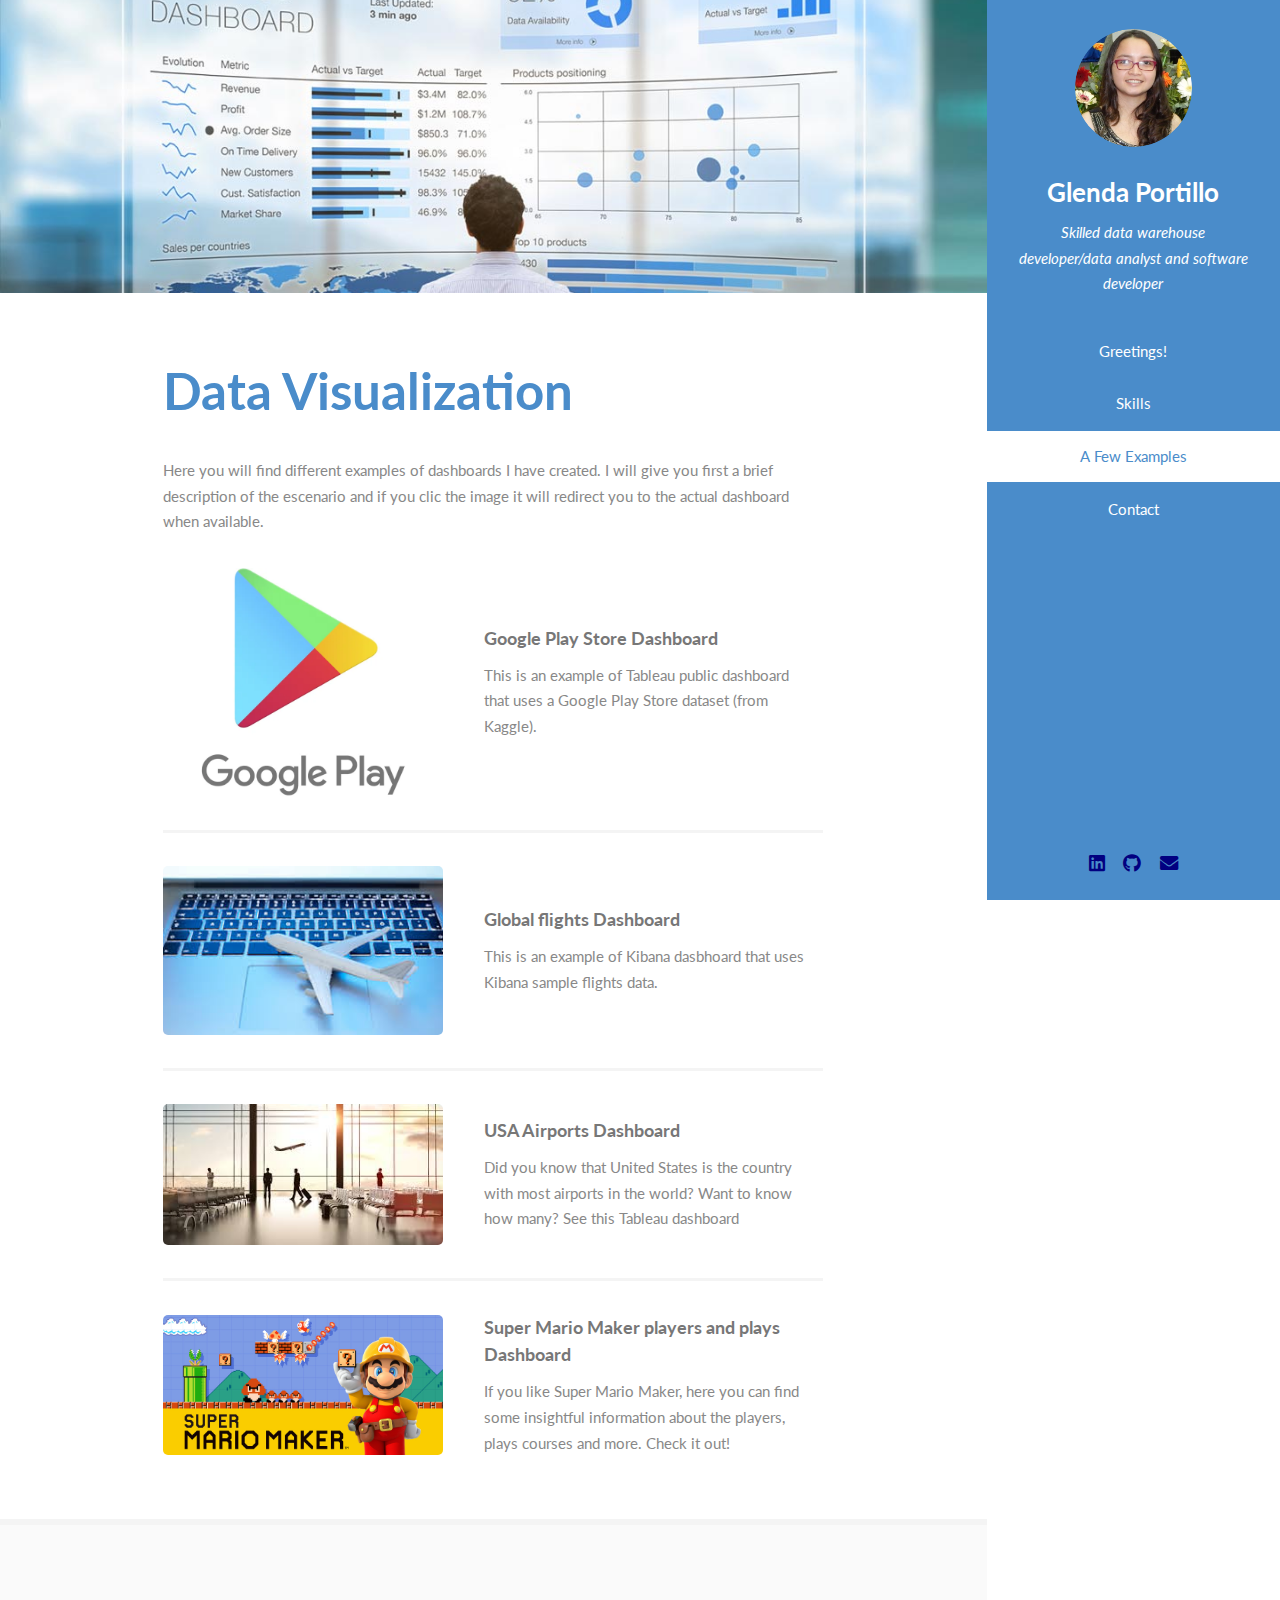
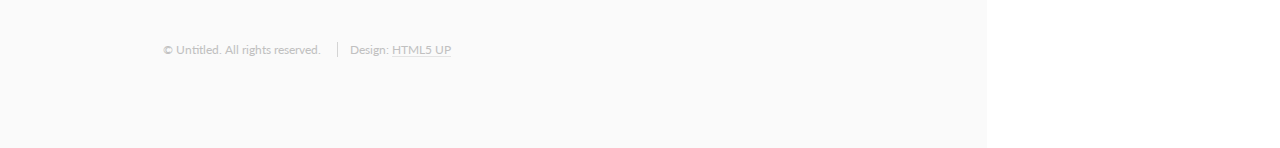
==== Dashboard.html @ 9a081590 "Add files via upload" ====
<!DOCTYPE HTML>
<!--
	Read Only by HTML5 UP
	html5up.net | @ajlkn
	Free for personal and commercial use under the CCA 3.0 license (html5up.net/license)
-->
<html>

<head>
	<title>Read Only by HTML5 UP</title>
	<meta charset="utf-8" />
	<meta name="viewport" content="width=device-width, initial-scale=1, user-scalable=no" />
	<link rel="stylesheet" href="assets/css/main.css" />
</head>

<body class="is-preload">

	<!-- Header -->
	<section id="header">
		<header>
			<span class="image avatar"><img src="images/My picture.jpg" alt="" /></span>
			<h1 id="logo"><a href="#">Glenda Portillo</a></h1>
			<p>Skilled data warehouse developer/data analyst and software developer<br />
			</p>
		</header>
		<nav id="nav">
			<ul>
				<li><a href="index.html#one">Greetings!</a></li>
				<li><a href="index.html#two">Skills</a></li>
				<li><a href="index.html#three" class="active">A Few Examples</a></li>
				<li><a href="index.html#four">Contact</a></li>
			</ul>
		</nav>
		<footer>
			<ul class="icons">
				<li><a href="https://www.linkedin.com/in/glenda-portillo-648b5087/"
						class="icon brands fa-linkedin"><span class="label">LinkedIn</span></a></li>
				<li><a href="https://github.com/glen-chan" class="icon brands fa-github"><span
							class="label">Github</span></a></li>
				<li><a href="glenda.portillo007@gmail.com" class="icon solid fa-envelope"><span
							class="label">Email</span></a></li>
			</ul>
		</footer>
	</section>

	<!-- Wrapper -->
	<div id="wrapper">

		<!-- Main -->
		<div id="main">

			<!-- One -->
			<section id="one">
				<div class="image main" data-position="center">
					<img src="images/dashboard.jpg" alt="" />
				</div>
				<div class="container">
					<header class="major">
						<h2>Data Visualization</h2>
					</header>
					<p>Here you will find different examples of dashboards I have created. I will give you first a brief description of the escenario and if you clic the image it will redirect you to the actual dashboard when available.
					</p>
					<div class="features">
						<article>
							<a href="https://public.tableau.com/views/Test_16474457450030/Dashboard1?:language=en-US&:display_count=n&:origin=viz_share_link" class="image"><img src="images/google play.webp" alt="" /></a>
							<div class="inner">
								<h4>Google Play Store Dashboard</h4>
								<p>This is an example of Tableau public dashboard that uses a Google Play Store dataset (from Kaggle). </p>
							</div>
						</article>						
						<article>
							<a href="Kibana.html" class="image"><img src="images/flightsData.jpg" alt="" /></a>
							<div class="inner">
								<h4>Global flights Dashboard</h4>
								<p>This is an example of Kibana dasbhoard that uses Kibana sample flights data.</p>
							</div>
						</article>
						<article>
							<a href="https://public.tableau.com/views/MapExample_16504926823810/Dashboard1?:language=en-US&:display_count=n&:origin=viz_share_link" class="image"><img src="images/airport.jpg" alt="" /></a>
							<div class="inner">
								<h4>USA Airports Dashboard</h4>
								<p>Did you know that United States is the country with most airports in the world? Want to know how many? See this Tableau dashboard</p>
							</div>
						</article>
						<article>
							<a href="https://app.powerbi.com/view?r=eyJrIjoiZWU2OWQ5ZGQtMmI5My00YTExLTkzODEtNjcyYWE0N2Y1ODE1IiwidCI6IjQ4MTQ1MmEyLWE3YjUtNDg3OC1iYzIxLTBkOGI5MThlNTUxYyJ9" class="image"><img src="images/SMM.jpg" alt="" /></a>
							<div class="inner">
								<h4>Super Mario Maker players and plays Dashboard</h4>
								<p>If you like Super Mario Maker, here you can find some insightful information about the players, plays courses and more. Check it out!  </p>
							</div>
						</article>		
					</div>

				</div>
			</section>

			<!-- Two -->

			

			<!--<iframe src="localhost:5601/app/dashboards#/view/d21e6f50-a6c9-11ec-b894-0f99733e4b63?embed=true&_g=(filters%3A!()%2CrefreshInterval%3A(pause%3A!t%2Cvalue%3A0)%2Ctime%3A(from%3Anow-1y%2Fd%2Cto%3Anow))&show-time-filter=true" height="600" width="800"></iframe>-->

			<!-- Footer -->
			<section id="footer">
				<div class="container">
					<ul class="copyright">
						<li>&copy; Untitled. All rights reserved.</li>
						<li>Design: <a href="http://html5up.net">HTML5 UP</a></li>
					</ul>
				</div>
			</section>

		</div>

		<!-- Scripts -->
		<script src="assets/js/jquery.min.js"></script>
		<script src="assets/js/jquery.scrollex.min.js"></script>
		<script src="assets/js/jquery.scrolly.min.js"></script>
		<script src="assets/js/browser.min.js"></script>
		<script src="assets/js/breakpoints.min.js"></script>
		<script src="assets/js/util.js"></script>
		<script src="assets/js/main.js"></script>

</body>

</html>
---- assets/css/main.css ----
@import url("fontawesome-all.min.css");
@import url("https://fonts.googleapis.com/css?family=Lato:400,400italic,700,700italic|Source+Code+Pro:400");

/*
	Read Only by HTML5 UP
	html5up.net | @ajlkn
	Free for personal and commercial use under the CCA 3.0 license (html5up.net/license)
*/

html, body, div, span, applet, object,
iframe, h1, h2, h3, h4, h5, h6, p, blockquote,
pre, a, abbr, acronym, address, big, cite,
code, del, dfn, em, img, ins, kbd, q, s, samp,
small, strike, strong, sub, sup, tt, var, b,
u, i, center, dl, dt, dd, ol, ul, li, fieldset,
form, label, legend, table, caption, tbody,
tfoot, thead, tr, th, td, article, aside,
canvas, details, embed, figure, figcaption,
footer, header, hgroup, menu, nav, output, ruby,
section, summary, time, mark, audio, video {
	margin: 0;
	padding: 0;
	border: 0;
	font-size: 100%;
	font: inherit;
	vertical-align: baseline;}

article, aside, details, figcaption, figure,
footer, header, hgroup, menu, nav, section {
	display: block;}

body {
	line-height: 1;
}

ol, ul {
	list-style: none;
}

blockquote, q {
	quotes: none;
}

	blockquote:before, blockquote:after, q:before, q:after {
		content: '';
		content: none;
	}

table {
	border-collapse: collapse;
	border-spacing: 0;
}

body {
	-webkit-text-size-adjust: none;
}

mark {
	background-color: transparent;
	color: inherit;
}

input::-moz-focus-inner {
	border: 0;
	padding: 0;
}

input, select, textarea {
	-moz-appearance: none;
	-webkit-appearance: none;
	-ms-appearance: none;
	appearance: none;
}

/* Basic */

	html {
		box-sizing: border-box;
	}

	*, *:before, *:after {
		box-sizing: inherit;
	}

	body {
		background: #fff;
	}

		body.is-preload *, body.is-preload *:before, body.is-preload *:after {
			-moz-animation: none !important;
			-webkit-animation: none !important;
			-ms-animation: none !important;
			animation: none !important;
			-moz-transition: none !important;
			-webkit-transition: none !important;
			-ms-transition: none !important;
			transition: none !important;
		}

	body, input, select, textarea {
		color: #888;
		font-family: "Lato", sans-serif;
		font-size: 16pt;
		font-weight: 400;
		line-height: 1.75em;
	}

	a {
		-moz-transition: color 0.2s ease-in-out, border-color 0.2s ease-in-out;
		-webkit-transition: color 0.2s ease-in-out, border-color 0.2s ease-in-out;
		-ms-transition: color 0.2s ease-in-out, border-color 0.2s ease-in-out;
		transition: color 0.2s ease-in-out, border-color 0.2s ease-in-out;
		border-bottom: solid 1px #e4e4e4;
		color: inherit;
		text-decoration: none;
	}

		a:hover {
			border-bottom-color: transparent;
			color: #4a8cca !important;
		}

	strong, b {
		color: #777;
		font-weight: 700;
	}

	em, i {
		font-style: italic;
	}

	p {
		margin: 0 0 2.25em 0;
	}

	h1, h2, h3, h4, h5, h6 {
		color: #777;
		font-weight: 700;
		line-height: 1em;
		margin: 0 0 0.5625em 0;
	}

		h1 a, h2 a, h3 a, h4 a, h5 a, h6 a {
			border: 0;
			color: inherit;
			text-decoration: none;
		}

	h2 {
		font-size: 2em;
		line-height: 1.5em;
	}

	h3 {
		font-size: 1.75em;
		line-height: 1.5em;
	}

	h4 {
		font-size: 1.25em;
		line-height: 1.5em;
	}

	h5 {
		font-size: 0.9em;
		line-height: 1.5em;
	}

	h6 {
		font-size: 0.7em;
		line-height: 1.5em;
	}

	sub {
		font-size: 0.8em;
		position: relative;
		top: 0.5em;
	}

	sup {
		font-size: 0.8em;
		position: relative;
		top: -0.5em;
	}

	hr {
		border: 0;
		border-bottom: solid 2px #f4f4f4;
		margin: 2.25em 0;
	}

		hr.major {
			margin: 3.375em 0;
		}

	blockquote {
		border-left: solid 8px #e4e4e4;
		font-style: italic;
		margin: 0 0 2.25em 0;
		padding: 0.5em 0 0.5em 2em;
	}

	code {
		background: #555;
		border-radius: 5px;
		color: #fff;
		font-family: "Source Code Pro", monospace;
		font-size: 0.9em;
		margin: 0 0.25em;
		padding: 0.25em 0.65em;
	}

	pre {
		font-family: "Source Code Pro", monospace;
		font-size: 0.9em;
		margin: 0 0 2.25em 0;
	}

		pre code {
			-webkit-overflow-scrolling: touch;
			display: block;
			line-height: 1.5em;
			overflow-x: auto;
			padding: 1em 1.5em;
		}

	.align-left {
		text-align: left;
	}

	.align-center {
		text-align: center;
	}

	.align-right {
		text-align: right;
	}

/* Row */

	.row {
		display: flex;
		flex-wrap: wrap;
		box-sizing: border-box;
		align-items: stretch;
	}

		.row > * {
			box-sizing: border-box;
		}

		.row.gtr-uniform > * > :last-child {
			margin-bottom: 0;
		}

		.row.aln-left {
			justify-content: flex-start;
		}

		.row.aln-center {
			justify-content: center;
		}

		.row.aln-right {
			justify-content: flex-end;
		}

		.row.aln-top {
			align-items: flex-start;
		}

		.row.aln-middle {
			align-items: center;
		}

		.row.aln-bottom {
			align-items: flex-end;
		}

		.row > .imp {
			order: -1;
		}

		.row > .col-1 {
			width: 8.33333%;
		}

		.row > .off-1 {
			margin-left: 8.33333%;
		}

		.row > .col-2 {
			width: 16.66667%;
		}

		.row > .off-2 {
			margin-left: 16.66667%;
		}

		.row > .col-3 {
			width: 25%;
		}

		.row > .off-3 {
			margin-left: 25%;
		}

		.row > .col-4 {
			width: 33.33333%;
		}

		.row > .off-4 {
			margin-left: 33.33333%;
		}

		.row > .col-5 {
			width: 41.66667%;
		}

		.row > .off-5 {
			margin-left: 41.66667%;
		}

		.row > .col-6 {
			width: 50%;
		}

		.row > .off-6 {
			margin-left: 50%;
		}

		.row > .col-7 {
			width: 58.33333%;
		}

		.row > .off-7 {
			margin-left: 58.33333%;
		}

		.row > .col-8 {
			width: 66.66667%;
		}

		.row > .off-8 {
			margin-left: 66.66667%;
		}

		.row > .col-9 {
			width: 75%;
		}

		.row > .off-9 {
			margin-left: 75%;
		}

		.row > .col-10 {
			width: 83.33333%;
		}

		.row > .off-10 {
			margin-left: 83.33333%;
		}

		.row > .col-11 {
			width: 91.66667%;
		}

		.row > .off-11 {
			margin-left: 91.66667%;
		}

		.row > .col-12 {
			width: 100%;
		}

		.row > .off-12 {
			margin-left: 100%;
		}

		.row.gtr-0 {
			margin-top: 0;
			margin-left: 0em;
		}

			.row.gtr-0 > * {
				padding: 0 0 0 0em;
			}

			.row.gtr-0.gtr-uniform {
				margin-top: 0em;
			}

				.row.gtr-0.gtr-uniform > * {
					padding-top: 0em;
				}

		.row.gtr-25 {
			margin-top: 0;
			margin-left: -0.5em;
		}

			.row.gtr-25 > * {
				padding: 0 0 0 0.5em;
			}

			.row.gtr-25.gtr-uniform {
				margin-top: -0.5em;
			}

				.row.gtr-25.gtr-uniform > * {
					padding-top: 0.5em;
				}

		.row.gtr-50 {
			margin-top: 0;
			margin-left: -1em;
		}

			.row.gtr-50 > * {
				padding: 0 0 0 1em;
			}

			.row.gtr-50.gtr-uniform {
				margin-top: -1em;
			}

				.row.gtr-50.gtr-uniform > * {
					padding-top: 1em;
				}

		.row {
			margin-top: 0;
			margin-left: -2em;
		}

			.row > * {
				padding: 0 0 0 2em;
			}

			.row.gtr-uniform {
				margin-top: -2em;
			}

				.row.gtr-uniform > * {
					padding-top: 2em;
				}

		.row.gtr-150 {
			margin-top: 0;
			margin-left: -3em;
		}

			.row.gtr-150 > * {
				padding: 0 0 0 3em;
			}

			.row.gtr-150.gtr-uniform {
				margin-top: -3em;
			}

				.row.gtr-150.gtr-uniform > * {
					padding-top: 3em;
				}

		.row.gtr-200 {
			margin-top: 0;
			margin-left: -4em;
		}

			.row.gtr-200 > * {
				padding: 0 0 0 4em;
			}

			.row.gtr-200.gtr-uniform {
				margin-top: -4em;
			}

				.row.gtr-200.gtr-uniform > * {
					padding-top: 4em;
				}

		@media screen and (max-width: 1680px) {

			.row {
				display: flex;
				flex-wrap: wrap;
				box-sizing: border-box;
				align-items: stretch;
			}

				.row > * {
					box-sizing: border-box;
				}

				.row.gtr-uniform > * > :last-child {
					margin-bottom: 0;
				}

				.row.aln-left {
					justify-content: flex-start;
				}

				.row.aln-center {
					justify-content: center;
				}

				.row.aln-right {
					justify-content: flex-end;
				}

				.row.aln-top {
					align-items: flex-start;
				}

				.row.aln-middle {
					align-items: center;
				}

				.row.aln-bottom {
					align-items: flex-end;
				}

				.row > .imp-xlarge {
					order: -1;
				}

				.row > .col-1-xlarge {
					width: 8.33333%;
				}

				.row > .off-1-xlarge {
					margin-left: 8.33333%;
				}

				.row > .col-2-xlarge {
					width: 16.66667%;
				}

				.row > .off-2-xlarge {
					margin-left: 16.66667%;
				}

				.row > .col-3-xlarge {
					width: 25%;
				}

				.row > .off-3-xlarge {
					margin-left: 25%;
				}

				.row > .col-4-xlarge {
					width: 33.33333%;
				}

				.row > .off-4-xlarge {
					margin-left: 33.33333%;
				}

				.row > .col-5-xlarge {
					width: 41.66667%;
				}

				.row > .off-5-xlarge {
					margin-left: 41.66667%;
				}

				.row > .col-6-xlarge {
					width: 50%;
				}

				.row > .off-6-xlarge {
					margin-left: 50%;
				}

				.row > .col-7-xlarge {
					width: 58.33333%;
				}

				.row > .off-7-xlarge {
					margin-left: 58.33333%;
				}

				.row > .col-8-xlarge {
					width: 66.66667%;
				}

				.row > .off-8-xlarge {
					margin-left: 66.66667%;
				}

				.row > .col-9-xlarge {
					width: 75%;
				}

				.row > .off-9-xlarge {
					margin-left: 75%;
				}

				.row > .col-10-xlarge {
					width: 83.33333%;
				}

				.row > .off-10-xlarge {
					margin-left: 83.33333%;
				}

				.row > .col-11-xlarge {
					width: 91.66667%;
				}

				.row > .off-11-xlarge {
					margin-left: 91.66667%;
				}

				.row > .col-12-xlarge {
					width: 100%;
				}

				.row > .off-12-xlarge {
					margin-left: 100%;
				}

				.row.gtr-0 {
					margin-top: 0;
					margin-left: 0em;
				}

					.row.gtr-0 > * {
						padding: 0 0 0 0em;
					}

					.row.gtr-0.gtr-uniform {
						margin-top: 0em;
					}

						.row.gtr-0.gtr-uniform > * {
							padding-top: 0em;
						}

				.row.gtr-25 {
					margin-top: 0;
					margin-left: -0.5em;
				}

					.row.gtr-25 > * {
						padding: 0 0 0 0.5em;
					}

					.row.gtr-25.gtr-uniform {
						margin-top: -0.5em;
					}

						.row.gtr-25.gtr-uniform > * {
							padding-top: 0.5em;
						}

				.row.gtr-50 {
					margin-top: 0;
					margin-left: -1em;
				}

					.row.gtr-50 > * {
						padding: 0 0 0 1em;
					}

					.row.gtr-50.gtr-uniform {
						margin-top: -1em;
					}

						.row.gtr-50.gtr-uniform > * {
							padding-top: 1em;
						}

				.row {
					margin-top: 0;
					margin-left: -2em;
				}

					.row > * {
						padding: 0 0 0 2em;
					}

					.row.gtr-uniform {
						margin-top: -2em;
					}

						.row.gtr-uniform > * {
							padding-top: 2em;
						}

				.row.gtr-150 {
					margin-top: 0;
					margin-left: -3em;
				}

					.row.gtr-150 > * {
						padding: 0 0 0 3em;
					}

					.row.gtr-150.gtr-uniform {
						margin-top: -3em;
					}

						.row.gtr-150.gtr-uniform > * {
							padding-top: 3em;
						}

				.row.gtr-200 {
					margin-top: 0;
					margin-left: -4em;
				}

					.row.gtr-200 > * {
						padding: 0 0 0 4em;
					}

					.row.gtr-200.gtr-uniform {
						margin-top: -4em;
					}

						.row.gtr-200.gtr-uniform > * {
							padding-top: 4em;
						}

		}

		@media screen and (max-width: 1280px) {

			.row {
				display: flex;
				flex-wrap: wrap;
				box-sizing: border-box;
				align-items: stretch;
			}

				.row > * {
					box-sizing: border-box;
				}

				.row.gtr-uniform > * > :last-child {
					margin-bottom: 0;
				}

				.row.aln-left {
					justify-content: flex-start;
				}

				.row.aln-center {
					justify-content: center;
				}

				.row.aln-right {
					justify-content: flex-end;
				}

				.row.aln-top {
					align-items: flex-start;
				}

				.row.aln-middle {
					align-items: center;
				}

				.row.aln-bottom {
					align-items: flex-end;
				}

				.row > .imp-large {
					order: -1;
				}

				.row > .col-1-large {
					width: 8.33333%;
				}

				.row > .off-1-large {
					margin-left: 8.33333%;
				}

				.row > .col-2-large {
					width: 16.66667%;
				}

				.row > .off-2-large {
					margin-left: 16.66667%;
				}

				.row > .col-3-large {
					width: 25%;
				}

				.row > .off-3-large {
					margin-left: 25%;
				}

				.row > .col-4-large {
					width: 33.33333%;
				}

				.row > .off-4-large {
					margin-left: 33.33333%;
				}

				.row > .col-5-large {
					width: 41.66667%;
				}

				.row > .off-5-large {
					margin-left: 41.66667%;
				}

				.row > .col-6-large {
					width: 50%;
				}

				.row > .off-6-large {
					margin-left: 50%;
				}

				.row > .col-7-large {
					width: 58.33333%;
				}

				.row > .off-7-large {
					margin-left: 58.33333%;
				}

				.row > .col-8-large {
					width: 66.66667%;
				}

				.row > .off-8-large {
					margin-left: 66.66667%;
				}

				.row > .col-9-large {
					width: 75%;
				}

				.row > .off-9-large {
					margin-left: 75%;
				}

				.row > .col-10-large {
					width: 83.33333%;
				}

				.row > .off-10-large {
					margin-left: 83.33333%;
				}

				.row > .col-11-large {
					width: 91.66667%;
				}

				.row > .off-11-large {
					margin-left: 91.66667%;
				}

				.row > .col-12-large {
					width: 100%;
				}

				.row > .off-12-large {
					margin-left: 100%;
				}

				.row.gtr-0 {
					margin-top: 0;
					margin-left: 0em;
				}

					.row.gtr-0 > * {
						padding: 0 0 0 0em;
					}

					.row.gtr-0.gtr-uniform {
						margin-top: 0em;
					}

						.row.gtr-0.gtr-uniform > * {
							padding-top: 0em;
						}

				.row.gtr-25 {
					margin-top: 0;
					margin-left: -0.375em;
				}

					.row.gtr-25 > * {
						padding: 0 0 0 0.375em;
					}

					.row.gtr-25.gtr-uniform {
						margin-top: -0.375em;
					}

						.row.gtr-25.gtr-uniform > * {
							padding-top: 0.375em;
						}

				.row.gtr-50 {
					margin-top: 0;
					margin-left: -0.75em;
				}

					.row.gtr-50 > * {
						padding: 0 0 0 0.75em;
					}

					.row.gtr-50.gtr-uniform {
						margin-top: -0.75em;
					}

						.row.gtr-50.gtr-uniform > * {
							padding-top: 0.75em;
						}

				.row {
					margin-top: 0;
					margin-left: -1.5em;
				}

					.row > * {
						padding: 0 0 0 1.5em;
					}

					.row.gtr-uniform {
						margin-top: -1.5em;
					}

						.row.gtr-uniform > * {
							padding-top: 1.5em;
						}

				.row.gtr-150 {
					margin-top: 0;
					margin-left: -2.25em;
				}

					.row.gtr-150 > * {
						padding: 0 0 0 2.25em;
					}

					.row.gtr-150.gtr-uniform {
						margin-top: -2.25em;
					}

						.row.gtr-150.gtr-uniform > * {
							padding-top: 2.25em;
						}

				.row.gtr-200 {
					margin-top: 0;
					margin-left: -3em;
				}

					.row.gtr-200 > * {
						padding: 0 0 0 3em;
					}

					.row.gtr-200.gtr-uniform {
						margin-top: -3em;
					}

						.row.gtr-200.gtr-uniform > * {
							padding-top: 3em;
						}

		}

		@media screen and (max-width: 1024px) {

			.row {
				display: flex;
				flex-wrap: wrap;
				box-sizing: border-box;
				align-items: stretch;
			}

				.row > * {
					box-sizing: border-box;
				}

				.row.gtr-uniform > * > :last-child {
					margin-bottom: 0;
				}

				.row.aln-left {
					justify-content: flex-start;
				}

				.row.aln-center {
					justify-content: center;
				}

				.row.aln-right {
					justify-content: flex-end;
				}

				.row.aln-top {
					align-items: flex-start;
				}

				.row.aln-middle {
					align-items: center;
				}

				.row.aln-bottom {
					align-items: flex-end;
				}

				.row > .imp-medium {
					order: -1;
				}

				.row > .col-1-medium {
					width: 8.33333%;
				}

				.row > .off-1-medium {
					margin-left: 8.33333%;
				}

				.row > .col-2-medium {
					width: 16.66667%;
				}

				.row > .off-2-medium {
					margin-left: 16.66667%;
				}

				.row > .col-3-medium {
					width: 25%;
				}

				.row > .off-3-medium {
					margin-left: 25%;
				}

				.row > .col-4-medium {
					width: 33.33333%;
				}

				.row > .off-4-medium {
					margin-left: 33.33333%;
				}

				.row > .col-5-medium {
					width: 41.66667%;
				}

				.row > .off-5-medium {
					margin-left: 41.66667%;
				}

				.row > .col-6-medium {
					width: 50%;
				}

				.row > .off-6-medium {
					margin-left: 50%;
				}

				.row > .col-7-medium {
					width: 58.33333%;
				}

				.row > .off-7-medium {
					margin-left: 58.33333%;
				}

				.row > .col-8-medium {
					width: 66.66667%;
				}

				.row > .off-8-medium {
					margin-left: 66.66667%;
				}

				.row > .col-9-medium {
					width: 75%;
				}

				.row > .off-9-medium {
					margin-left: 75%;
				}

				.row > .col-10-medium {
					width: 83.33333%;
				}

				.row > .off-10-medium {
					margin-left: 83.33333%;
				}

				.row > .col-11-medium {
					width: 91.66667%;
				}

				.row > .off-11-medium {
					margin-left: 91.66667%;
				}

				.row > .col-12-medium {
					width: 100%;
				}

				.row > .off-12-medium {
					margin-left: 100%;
				}

				.row.gtr-0 {
					margin-top: 0;
					margin-left: 0em;
				}

					.row.gtr-0 > * {
						padding: 0 0 0 0em;
					}

					.row.gtr-0.gtr-uniform {
						margin-top: 0em;
					}

						.row.gtr-0.gtr-uniform > * {
							padding-top: 0em;
						}

				.row.gtr-25 {
					margin-top: 0;
					margin-left: -0.375em;
				}

					.row.gtr-25 > * {
						padding: 0 0 0 0.375em;
					}

					.row.gtr-25.gtr-uniform {
						margin-top: -0.375em;
					}

						.row.gtr-25.gtr-uniform > * {
							padding-top: 0.375em;
						}

				.row.gtr-50 {
					margin-top: 0;
					margin-left: -0.75em;
				}

					.row.gtr-50 > * {
						padding: 0 0 0 0.75em;
					}

					.row.gtr-50.gtr-uniform {
						margin-top: -0.75em;
					}

						.row.gtr-50.gtr-uniform > * {
							padding-top: 0.75em;
						}

				.row {
					margin-top: 0;
					margin-left: -1.5em;
				}

					.row > * {
						padding: 0 0 0 1.5em;
					}

					.row.gtr-uniform {
						margin-top: -1.5em;
					}

						.row.gtr-uniform > * {
							padding-top: 1.5em;
						}

				.row.gtr-150 {
					margin-top: 0;
					margin-left: -2.25em;
				}

					.row.gtr-150 > * {
						padding: 0 0 0 2.25em;
					}

					.row.gtr-150.gtr-uniform {
						margin-top: -2.25em;
					}

						.row.gtr-150.gtr-uniform > * {
							padding-top: 2.25em;
						}

				.row.gtr-200 {
					margin-top: 0;
					margin-left: -3em;
				}

					.row.gtr-200 > * {
						padding: 0 0 0 3em;
					}

					.row.gtr-200.gtr-uniform {
						margin-top: -3em;
					}

						.row.gtr-200.gtr-uniform > * {
							padding-top: 3em;
						}

		}

		@media screen and (max-width: 736px) {

			.row {
				display: flex;
				flex-wrap: wrap;
				box-sizing: border-box;
				align-items: stretch;
			}

				.row > * {
					box-sizing: border-box;
				}

				.row.gtr-uniform > * > :last-child {
					margin-bottom: 0;
				}

				.row.aln-left {
					justify-content: flex-start;
				}

				.row.aln-center {
					justify-content: center;
				}

				.row.aln-right {
					justify-content: flex-end;
				}

				.row.aln-top {
					align-items: flex-start;
				}

				.row.aln-middle {
					align-items: center;
				}

				.row.aln-bottom {
					align-items: flex-end;
				}

				.row > .imp-small {
					order: -1;
				}

				.row > .col-1-small {
					width: 8.33333%;
				}

				.row > .off-1-small {
					margin-left: 8.33333%;
				}

				.row > .col-2-small {
					width: 16.66667%;
				}

				.row > .off-2-small {
					margin-left: 16.66667%;
				}

				.row > .col-3-small {
					width: 25%;
				}

				.row > .off-3-small {
					margin-left: 25%;
				}

				.row > .col-4-small {
					width: 33.33333%;
				}

				.row > .off-4-small {
					margin-left: 33.33333%;
				}

				.row > .col-5-small {
					width: 41.66667%;
				}

				.row > .off-5-small {
					margin-left: 41.66667%;
				}

				.row > .col-6-small {
					width: 50%;
				}

				.row > .off-6-small {
					margin-left: 50%;
				}

				.row > .col-7-small {
					width: 58.33333%;
				}

				.row > .off-7-small {
					margin-left: 58.33333%;
				}

				.row > .col-8-small {
					width: 66.66667%;
				}

				.row > .off-8-small {
					margin-left: 66.66667%;
				}

				.row > .col-9-small {
					width: 75%;
				}

				.row > .off-9-small {
					margin-left: 75%;
				}

				.row > .col-10-small {
					width: 83.33333%;
				}

				.row > .off-10-small {
					margin-left: 83.33333%;
				}

				.row > .col-11-small {
					width: 91.66667%;
				}

				.row > .off-11-small {
					margin-left: 91.66667%;
				}

				.row > .col-12-small {
					width: 100%;
				}

				.row > .off-12-small {
					margin-left: 100%;
				}

				.row.gtr-0 {
					margin-top: 0;
					margin-left: 0em;
				}

					.row.gtr-0 > * {
						padding: 0 0 0 0em;
					}

					.row.gtr-0.gtr-uniform {
						margin-top: 0em;
					}

						.row.gtr-0.gtr-uniform > * {
							padding-top: 0em;
						}

				.row.gtr-25 {
					margin-top: 0;
					margin-left: -0.3125em;
				}

					.row.gtr-25 > * {
						padding: 0 0 0 0.3125em;
					}

					.row.gtr-25.gtr-uniform {
						margin-top: -0.3125em;
					}

						.row.gtr-25.gtr-uniform > * {
							padding-top: 0.3125em;
						}

				.row.gtr-50 {
					margin-top: 0;
					margin-left: -0.625em;
				}

					.row.gtr-50 > * {
						padding: 0 0 0 0.625em;
					}

					.row.gtr-50.gtr-uniform {
						margin-top: -0.625em;
					}

						.row.gtr-50.gtr-uniform > * {
							padding-top: 0.625em;
						}

				.row {
					margin-top: 0;
					margin-left: -1.25em;
				}

					.row > * {
						padding: 0 0 0 1.25em;
					}

					.row.gtr-uniform {
						margin-top: -1.25em;
					}

						.row.gtr-uniform > * {
							padding-top: 1.25em;
						}

				.row.gtr-150 {
					margin-top: 0;
					margin-left: -1.875em;
				}

					.row.gtr-150 > * {
						padding: 0 0 0 1.875em;
					}

					.row.gtr-150.gtr-uniform {
						margin-top: -1.875em;
					}

						.row.gtr-150.gtr-uniform > * {
							padding-top: 1.875em;
						}

				.row.gtr-200 {
					margin-top: 0;
					margin-left: -2.5em;
				}

					.row.gtr-200 > * {
						padding: 0 0 0 2.5em;
					}

					.row.gtr-200.gtr-uniform {
						margin-top: -2.5em;
					}

						.row.gtr-200.gtr-uniform > * {
							padding-top: 2.5em;
						}

		}

		@media screen and (max-width: 480px) {

			.row {
				display: flex;
				flex-wrap: wrap;
				box-sizing: border-box;
				align-items: stretch;
			}

				.row > * {
					box-sizing: border-box;
				}

				.row.gtr-uniform > * > :last-child {
					margin-bottom: 0;
				}

				.row.aln-left {
					justify-content: flex-start;
				}

				.row.aln-center {
					justify-content: center;
				}

				.row.aln-right {
					justify-content: flex-end;
				}

				.row.aln-top {
					align-items: flex-start;
				}

				.row.aln-middle {
					align-items: center;
				}

				.row.aln-bottom {
					align-items: flex-end;
				}

				.row > .imp-xsmall {
					order: -1;
				}

				.row > .col-1-xsmall {
					width: 8.33333%;
				}

				.row > .off-1-xsmall {
					margin-left: 8.33333%;
				}

				.row > .col-2-xsmall {
					width: 16.66667%;
				}

				.row > .off-2-xsmall {
					margin-left: 16.66667%;
				}

				.row > .col-3-xsmall {
					width: 25%;
				}

				.row > .off-3-xsmall {
					margin-left: 25%;
				}

				.row > .col-4-xsmall {
					width: 33.33333%;
				}

				.row > .off-4-xsmall {
					margin-left: 33.33333%;
				}

				.row > .col-5-xsmall {
					width: 41.66667%;
				}

				.row > .off-5-xsmall {
					margin-left: 41.66667%;
				}

				.row > .col-6-xsmall {
					width: 50%;
				}

				.row > .off-6-xsmall {
					margin-left: 50%;
				}

				.row > .col-7-xsmall {
					width: 58.33333%;
				}

				.row > .off-7-xsmall {
					margin-left: 58.33333%;
				}

				.row > .col-8-xsmall {
					width: 66.66667%;
				}

				.row > .off-8-xsmall {
					margin-left: 66.66667%;
				}

				.row > .col-9-xsmall {
					width: 75%;
				}

				.row > .off-9-xsmall {
					margin-left: 75%;
				}

				.row > .col-10-xsmall {
					width: 83.33333%;
				}

				.row > .off-10-xsmall {
					margin-left: 83.33333%;
				}

				.row > .col-11-xsmall {
					width: 91.66667%;
				}

				.row > .off-11-xsmall {
					margin-left: 91.66667%;
				}

				.row > .col-12-xsmall {
					width: 100%;
				}

				.row > .off-12-xsmall {
					margin-left: 100%;
				}

				.row.gtr-0 {
					margin-top: 0;
					margin-left: 0em;
				}

					.row.gtr-0 > * {
						padding: 0 0 0 0em;
					}

					.row.gtr-0.gtr-uniform {
						margin-top: 0em;
					}

						.row.gtr-0.gtr-uniform > * {
							padding-top: 0em;
						}

				.row.gtr-25 {
					margin-top: 0;
					margin-left: -0.3125em;
				}

					.row.gtr-25 > * {
						padding: 0 0 0 0.3125em;
					}

					.row.gtr-25.gtr-uniform {
						margin-top: -0.3125em;
					}

						.row.gtr-25.gtr-uniform > * {
							padding-top: 0.3125em;
						}

				.row.gtr-50 {
					margin-top: 0;
					margin-left: -0.625em;
				}

					.row.gtr-50 > * {
						padding: 0 0 0 0.625em;
					}

					.row.gtr-50.gtr-uniform {
						margin-top: -0.625em;
					}

						.row.gtr-50.gtr-uniform > * {
							padding-top: 0.625em;
						}

				.row {
					margin-top: 0;
					margin-left: -1.25em;
				}

					.row > * {
						padding: 0 0 0 1.25em;
					}

					.row.gtr-uniform {
						margin-top: -1.25em;
					}

						.row.gtr-uniform > * {
							padding-top: 1.25em;
						}

				.row.gtr-150 {
					margin-top: 0;
					margin-left: -1.875em;
				}

					.row.gtr-150 > * {
						padding: 0 0 0 1.875em;
					}

					.row.gtr-150.gtr-uniform {
						margin-top: -1.875em;
					}

						.row.gtr-150.gtr-uniform > * {
							padding-top: 1.875em;
						}

				.row.gtr-200 {
					margin-top: 0;
					margin-left: -2.5em;
				}

					.row.gtr-200 > * {
						padding: 0 0 0 2.5em;
					}

					.row.gtr-200.gtr-uniform {
						margin-top: -2.5em;
					}

						.row.gtr-200.gtr-uniform > * {
							padding-top: 2.5em;
						}

		}

/* Container */

	.container {
		margin: 0 auto;
		max-width: calc(100% - 4.5em);
		width: 45em;
	}

		.container.xsmall {
			width: 11.25em;
		}

		.container.small {
			width: 22.5em;
		}

		.container.medium {
			width: 33.75em;
		}

		.container.large {
			width: 56.25em;
		}

		.container.xlarge {
			width: 67.5em;
		}

		.container.max {
			width: 100%;
		}

		@media screen and (max-width: 1024px) {

			.container {
				width: 100% !important;
			}

		}

		@media screen and (max-width: 480px) {

			.container {
				max-width: calc(100% - 3.375em);
			}

		}

/* Section/Article */

	section.special, article.special {
		text-align: center;
	}

	header p {
		color: #aaa;
		position: relative;
		margin: 0 0 1.6875em 0;
	}

	header h2 + p {
		font-size: 1.25em;
		margin-top: -0.5em;
		line-height: 1.5em;
	}

	header h3 + p {
		font-size: 1.1em;
		margin-top: -0.35em;
		line-height: 1.5em;
	}

	header h4 + p,
	header h5 + p,
	header h6 + p {
		font-size: 0.9em;
		margin-top: -0.25em;
		line-height: 1.5em;
	}

	header.major h2 {
		color: #4a8cca;
		font-size: 3.5em;
	}

		header.major h2 + p {
			color: #777;
			font-size: 1.75em;
			font-weight: 700;
			margin-top: -0.75em;
		}

/* Form */

	form {
		margin: 0 0 2.25em 0;
	}

	label {
		color: #777;
		display: block;
		font-size: 0.9em;
		font-weight: 700;
		margin: 0 0 1.125em 0;
	}

	input::-moz-focus-inner {
		border: 0;
		padding: 0;
	}

	input[type="text"],
	input[type="password"],
	input[type="email"],
	select,
	textarea {
		-moz-appearance: none;
		-webkit-appearance: none;
		-ms-appearance: none;
		appearance: none;
		border-radius: 5px;
		border: none;
		border: solid 2px #e4e4e4;
		color: inherit;
		display: block;
		outline: 0;
		padding: 0 1em;
		text-decoration: none;
		width: 100%;
	}

		input[type="text"]:invalid,
		input[type="password"]:invalid,
		input[type="email"]:invalid,
		select:invalid,
		textarea:invalid {
			box-shadow: none;
		}

		input[type="text"]:focus,
		input[type="password"]:focus,
		input[type="email"]:focus,
		select:focus,
		textarea:focus {
			border-color: #4a8cca;
		}

	select {
		background-image: url("data:image/svg+xml;charset=utf8,%3Csvg xmlns='http://www.w3.org/2000/svg' width='40' height='40' preserveAspectRatio='none' viewBox='0 0 40 40'%3E%3Cpath d='M9.4,12.3l10.4,10.4l10.4-10.4c0.2-0.2,0.5-0.4,0.9-0.4c0.3,0,0.6,0.1,0.9,0.4l3.3,3.3c0.2,0.2,0.4,0.5,0.4,0.9 c0,0.4-0.1,0.6-0.4,0.9L20.7,31.9c-0.2,0.2-0.5,0.4-0.9,0.4c-0.3,0-0.6-0.1-0.9-0.4L4.3,17.3c-0.2-0.2-0.4-0.5-0.4-0.9 c0-0.4,0.1-0.6,0.4-0.9l3.3-3.3c0.2-0.2,0.5-0.4,0.9-0.4S9.1,12.1,9.4,12.3z' fill='%23e4e4e4' /%3E%3C/svg%3E");
		background-size: 1.25em;
		background-repeat: no-repeat;
		background-position: calc(100% - 1em) center;
		height: 2.75em;
		padding-right: 2.75em;
		text-overflow: ellipsis;
	}

		select option {
			color: #777;
			background: #fff;
		}

		select:focus::-ms-value {
			background-color: transparent;
		}

		select::-ms-expand {
			display: none;
		}

	input[type="text"],
	input[type="password"],
	input[type="email"],
	select {
		height: 2.75em;
	}

	textarea {
		padding: 0.75em 1em;
	}

	input[type="checkbox"],
	input[type="radio"] {
		-moz-appearance: none;
		-webkit-appearance: none;
		-ms-appearance: none;
		appearance: none;
		display: block;
		float: left;
		margin-right: -2em;
		opacity: 0;
		width: 1em;
		z-index: -1;
	}

		input[type="checkbox"] + label,
		input[type="radio"] + label {
			text-decoration: none;
			color: #888;
			cursor: pointer;
			display: inline-block;
			font-size: 1em;
			font-weight: 400;
			padding-left: 2.4em;
			padding-right: 0.75em;
			position: relative;
		}

			input[type="checkbox"] + label:before,
			input[type="radio"] + label:before {
				-moz-osx-font-smoothing: grayscale;
				-webkit-font-smoothing: antialiased;
				display: inline-block;
				font-style: normal;
				font-variant: normal;
				text-rendering: auto;
				line-height: 1;
				text-transform: none !important;
				font-family: 'Font Awesome 5 Free';
				font-weight: 900;
			}

			input[type="checkbox"] + label:before,
			input[type="radio"] + label:before {
				background: #fafafa;
				border-radius: 5px;
				border: solid 2px #e4e4e4;
				content: '';
				display: inline-block;
				font-size: 0.8em;
				height: 2.0625em;
				left: 0;
				line-height: 2.0625em;
				position: absolute;
				text-align: center;
				top: 0;
				width: 2.0625em;
			}

		input[type="checkbox"]:checked + label:before,
		input[type="radio"]:checked + label:before {
			background: #989898;
			border-color: #989898;
			color: #ffffff;
			content: '\f00c';
		}

		input[type="checkbox"]:focus + label:before,
		input[type="radio"]:focus + label:before {
			border-color: #4a8cca;
		}

	input[type="checkbox"] + label:before {
		border-radius: 5px;
	}

	input[type="radio"] + label:before {
		border-radius: 100%;
	}

	::-webkit-input-placeholder {
		color: #aaa !important;
		font-style: italic;
		opacity: 1.0;
	}

	:-moz-placeholder {
		color: #aaa !important;
		font-style: italic;
		opacity: 1.0;
	}

	::-moz-placeholder {
		color: #aaa !important;
		font-style: italic;
		opacity: 1.0;
	}

	:-ms-input-placeholder {
		color: #aaa !important;
		font-style: italic;
		opacity: 1.0;
	}

/* Box */

	.box {
		border-radius: 5px;
		border: solid 2px #e4e4e4;
		margin-bottom: 2.25em;
		padding: 1.5em;
	}

		.box > :last-child,
		.box > :last-child > :last-child,
		.box > :last-child > :last-child > :last-child {
			margin-bottom: 0;
		}

		.box.alt {
			border: 0;
			border-radius: 0;
			padding: 0;
		}

/* Icon */

	.icon {
		text-decoration: none;
		border-bottom: none;
		position: relative;
	}

		.icon:before {
			-moz-osx-font-smoothing: grayscale;
			-webkit-font-smoothing: antialiased;
			display: inline-block;
			font-style: normal;
			font-variant: normal;
			text-rendering: auto;
			line-height: 1;
			text-transform: none !important;
			font-family: 'Font Awesome 5 Free';
			font-weight: 400;
		}

		.icon > .label {
			display: none;
		}

		.icon:before {
			line-height: inherit;
		}

		.icon.solid:before {
			font-weight: 900;
		}

		.icon.brands:before {
			font-family: 'Font Awesome 5 Brands';
		}

/* Image */

	.image {
		border-radius: 5px;
		border: 0;
		display: inline-block;
		position: relative;
	}

		.image[data-position] img {
			-moz-object-fit: cover;
			-webkit-object-fit: cover;
			-ms-object-fit: cover;
			object-fit: cover;
			display: block;
			position: absolute;
			top: 0;
			left: 0;
			width: 100%;
			height: 100%;
		}

		.image[data-position="top left"] img {
			-moz-object-position: top left;
			-webkit-object-position: top left;
			-ms-object-position: top left;
			object-position: top left;
		}

		.image[data-position="top"] img {
			-moz-object-position: top;
			-webkit-object-position: top;
			-ms-object-position: top;
			object-position: top;
		}

		.image[data-position="top right"] img {
			-moz-object-position: top right;
			-webkit-object-position: top right;
			-ms-object-position: top right;
			object-position: top right;
		}

		.image[data-position="right"] img {
			-moz-object-position: right;
			-webkit-object-position: right;
			-ms-object-position: right;
			object-position: right;
		}

		.image[data-position="bottom right"] img {
			-moz-object-position: bottom right;
			-webkit-object-position: bottom right;
			-ms-object-position: bottom right;
			object-position: bottom right;
		}

		.image[data-position="bottom"] img {
			-moz-object-position: bottom;
			-webkit-object-position: bottom;
			-ms-object-position: bottom;
			object-position: bottom;
		}

		.image[data-position="bottom left"] img {
			-moz-object-position: bottom left;
			-webkit-object-position: bottom left;
			-ms-object-position: bottom left;
			object-position: bottom left;
		}

		.image[data-position="left"] img {
			-moz-object-position: left;
			-webkit-object-position: left;
			-ms-object-position: left;
			object-position: left;
		}

		.image[data-position="center"] img {
			-moz-object-position: center;
			-webkit-object-position: center;
			-ms-object-position: center;
			object-position: center;
		}

		.image[data-position="25% 25%"] img {
			-moz-object-position: 25% 25%;
			-webkit-object-position: 25% 25%;
			-ms-object-position: 25% 25%;
			object-position: 25% 25%;
		}

		.image[data-position="75% 25%"] img {
			-moz-object-position: 75% 25%;
			-webkit-object-position: 75% 25%;
			-ms-object-position: 75% 25%;
			object-position: 75% 25%;
		}

		.image[data-position="75% 75%"] img {
			-moz-object-position: 75% 75%;
			-webkit-object-position: 75% 75%;
			-ms-object-position: 75% 75%;
			object-position: 75% 75%;
		}

		.image[data-position="25% 75%"] img {
			-moz-object-position: 25% 75%;
			-webkit-object-position: 25% 75%;
			-ms-object-position: 25% 75%;
			object-position: 25% 75%;
		}

		.image img {
			border-radius: 5px;
			display: block;
		}

		.image.left {
			float: left;
			margin: 0 2.5em 2em 0;
			top: 0.25em;
		}

		.image.right {
			float: right;
			margin: 0 0 2em 2.5em;
			top: 0.25em;
		}

		.image.fit {
			display: block;
			margin: 0 0 2.25em 0;
			width: 100%;
		}

			.image.fit img {
				display: block;
				width: 100%;
			}

		.image.avatar {
			border-radius: 100%;
			overflow: hidden;
		}

			.image.avatar img {
				border-radius: 100%;
				display: block;
				width: 100%;
			}

		.image.main {
			display: block;
			height: 20em;
			border-radius: 0;
		}

			.image.main img {
				border-radius: 0;
			}

/* List */

	ol {
		list-style: decimal;
		margin: 0 0 2.25em 0;
		padding-left: 1.25em;
	}

		ol li {
			padding-left: 0.25em;
		}

	ul {
		list-style: disc;
		margin: 0 0 2.25em 0;
		padding-left: 1em;
	}

		ul li {
			padding-left: 0.5em;
		}

		ul.alt {
			list-style: none;
			padding-left: 0;
		}

			ul.alt li {
				border-top: solid 2px #f4f4f4;
				padding: 0.5em 0;
			}

				ul.alt li:first-child {
					border-top: 0;
					padding-top: 0;
				}

	dl {
		margin: 0 0 2.25em 0;
	}

/* Actions */

	ul.actions {
		display: -moz-flex;
		display: -webkit-flex;
		display: -ms-flex;
		display: flex;
		cursor: default;
		list-style: none;
		margin-left: -1.125em;
		padding-left: 0;
	}

		ul.actions li {
			padding: 0 0 0 1.125em;
			vertical-align: middle;
		}

		ul.actions.special {
			-moz-justify-content: center;
			-webkit-justify-content: center;
			-ms-justify-content: center;
			justify-content: center;
			width: 100%;
			margin-left: 0;
		}

			ul.actions.special li:first-child {
				padding-left: 0;
			}

		ul.actions.stacked {
			-moz-flex-direction: column;
			-webkit-flex-direction: column;
			-ms-flex-direction: column;
			flex-direction: column;
			margin-left: 0;
		}

			ul.actions.stacked li {
				padding: 1.125em 0 0 0;
			}

				ul.actions.stacked li:first-child {
					padding-top: 0;
				}

		ul.actions.fit {
			width: calc(100% + 1.125em);
		}

			ul.actions.fit li {
				-moz-flex-grow: 1;
				-webkit-flex-grow: 1;
				-ms-flex-grow: 1;
				flex-grow: 1;
				-moz-flex-shrink: 1;
				-webkit-flex-shrink: 1;
				-ms-flex-shrink: 1;
				flex-shrink: 1;
				width: 100%;
			}

				ul.actions.fit li > * {
					width: 100%;
				}

			ul.actions.fit.stacked {
				width: 100%;
			}

		@media screen and (max-width: 480px) {

			ul.actions:not(.fixed) {
				-moz-flex-direction: column;
				-webkit-flex-direction: column;
				-ms-flex-direction: column;
				flex-direction: column;
				margin-left: 0;
				width: 100% !important;
			}

				ul.actions:not(.fixed) li {
					-moz-flex-grow: 1;
					-webkit-flex-grow: 1;
					-ms-flex-grow: 1;
					flex-grow: 1;
					-moz-flex-shrink: 1;
					-webkit-flex-shrink: 1;
					-ms-flex-shrink: 1;
					flex-shrink: 1;
					padding: 1.125em 0 0 0;
					text-align: center;
					width: 100%;
				}

					ul.actions:not(.fixed) li > * {
						width: 100%;
					}

					ul.actions:not(.fixed) li:first-child {
						padding-top: 0;
					}

					ul.actions:not(.fixed) li input[type="submit"],
					ul.actions:not(.fixed) li input[type="reset"],
					ul.actions:not(.fixed) li input[type="button"],
					ul.actions:not(.fixed) li button,
					ul.actions:not(.fixed) li .button {
						width: 100%;
					}

						ul.actions:not(.fixed) li input[type="submit"].icon:before,
						ul.actions:not(.fixed) li input[type="reset"].icon:before,
						ul.actions:not(.fixed) li input[type="button"].icon:before,
						ul.actions:not(.fixed) li button.icon:before,
						ul.actions:not(.fixed) li .button.icon:before {
							margin-left: -0.5rem;
						}

		}

/* Feature Icons */

	ul.feature-icons {
		list-style: none;
		padding-left: 0;
	}

		ul.feature-icons li {
			text-decoration: none;
			display: inline-block;
			margin: 0 0 1.6875em 0;
			padding: 0.35em 0 0 3.5em;
			position: relative;
			vertical-align: top;
			width: 48%;
		}

			ul.feature-icons li:before {
				-moz-osx-font-smoothing: grayscale;
				-webkit-font-smoothing: antialiased;
				display: inline-block;
				font-style: normal;
				font-variant: normal;
				text-rendering: auto;
				line-height: 1;
				text-transform: none !important;
				font-family: 'Font Awesome 5 Free';
				font-weight: 400;
			}

			ul.feature-icons li:before {
				background: #4a8cca;
				border-radius: 100%;
				color: #ffffff;
				display: block;
				height: 2.5em;
				left: 0;
				line-height: 2.5em;
				position: absolute;
				text-align: center;
				top: 0;
				width: 2.5em;
			}

/* Icons */

	ul.icons {
		cursor: default;
		list-style: none;
		padding-left: 0;
	}

		ul.icons li {
			display: inline-block;
			padding: 0 1em 0 0;
		}

			ul.icons li:last-child {
				padding-right: 0 !important;
			}

			ul.icons li .icon:before {
				font-size: 1.25em;
			}

/* Table */

	.table-wrapper {
		-webkit-overflow-scrolling: touch;
		overflow-x: auto;
	}

	table {
		margin: 0 0 2.25em 0;
		width: 100%;
	}

		table tbody tr {
			border: solid 2px #f4f4f4;
			border-left: 0;
			border-right: 0;
		}

			table tbody tr:nth-child(2n + 1) {
				background-color: #fafafa;
			}

		table td {
			padding: 0.75em 0.75em;
		}

		table th {
			color: #777;
			font-size: 0.9em;
			font-weight: 700;
			padding: 0 0.75em 0.75em 0.75em;
			text-align: left;
		}

		table thead {
			border-bottom: solid 4px #e4e4e4;
		}

		table tfoot {
			border-top: solid 4px #e4e4e4;
		}

		table.alt {
			border-collapse: separate;
		}

			table.alt tbody tr td {
				border: solid 2px #e4e4e4;
				border-left-width: 0;
				border-top-width: 0;
			}

				table.alt tbody tr td:first-child {
					border-left-width: 2px;
				}

			table.alt tbody tr:first-child td {
				border-top-width: 2px;
			}

			table.alt thead {
				border-bottom: 0;
			}

			table.alt tfoot {
				border-top: 0;
			}

/* Button */

	input[type="submit"],
	input[type="reset"],
	input[type="button"],
	.button {
		-moz-appearance: none;
		-webkit-appearance: none;
		-ms-appearance: none;
		appearance: none;
		-moz-transition: background-color 0.2s ease-in-out, color 0.2s ease-in-out;
		-webkit-transition: background-color 0.2s ease-in-out, color 0.2s ease-in-out;
		-ms-transition: background-color 0.2s ease-in-out, color 0.2s ease-in-out;
		transition: background-color 0.2s ease-in-out, color 0.2s ease-in-out;
		background-color: #989898;
		border-radius: 5px;
		border: 0;
		color: #ffffff !important;
		cursor: pointer;
		display: inline-block;
		font-weight: 700;
		height: 2.75em;
		line-height: 2.75em;
		padding: 0 1.5em;
		text-align: center;
		text-decoration: none;
		white-space: nowrap;
	}

		input[type="submit"]:hover,
		input[type="reset"]:hover,
		input[type="button"]:hover,
		.button:hover {
			background-color: #a5a5a5;
			color: #ffffff !important;
		}

		input[type="submit"]:active,
		input[type="reset"]:active,
		input[type="button"]:active,
		.button:active {
			background-color: #8b8b8b;
		}

		input[type="submit"].icon,
		input[type="reset"].icon,
		input[type="button"].icon,
		.button.icon {
			padding-left: 1.35em;
		}

			input[type="submit"].icon:before,
			input[type="reset"].icon:before,
			input[type="button"].icon:before,
			.button.icon:before {
				margin-right: 0.5em;
			}

		input[type="submit"].fit,
		input[type="reset"].fit,
		input[type="button"].fit,
		.button.fit {
			width: 100%;
		}

		input[type="submit"].small,
		input[type="reset"].small,
		input[type="button"].small,
		.button.small {
			font-size: 0.8em;
		}

		input[type="submit"].large,
		input[type="reset"].large,
		input[type="button"].large,
		.button.large {
			font-size: 1.35em;
		}

		input[type="submit"].alt,
		input[type="reset"].alt,
		input[type="button"].alt,
		.button.alt {
			background-color: transparent;
			box-shadow: inset 0 0 0 2px #e4e4e4;
			color: #777 !important;
		}

			input[type="submit"].alt:hover,
			input[type="reset"].alt:hover,
			input[type="button"].alt:hover,
			.button.alt:hover {
				background-color: #f4f4f4;
				color: #777 !important;
			}

			input[type="submit"].alt:active,
			input[type="reset"].alt:active,
			input[type="button"].alt:active,
			.button.alt:active {
				background-color: #eaeaea;
			}

			input[type="submit"].alt.icon:before,
			input[type="reset"].alt.icon:before,
			input[type="button"].alt.icon:before,
			.button.alt.icon:before {
				color: #aaa;
			}

		input[type="submit"].primary,
		input[type="reset"].primary,
		input[type="button"].primary,
		.button.primary {
			background-color: #4a8cca;
			color: #ffffff !important;
		}

			input[type="submit"].primary:hover,
			input[type="reset"].primary:hover,
			input[type="button"].primary:hover,
			.button.primary:hover {
				background-color: #5ed0b1;
			}

			input[type="submit"].primary:active,
			input[type="reset"].primary:active,
			input[type="button"].primary:active,
			.button.primary:active {
				background-color: #39c29d;
			}

		input[type="submit"].disabled, input[type="submit"]:disabled,
		input[type="reset"].disabled,
		input[type="reset"]:disabled,
		input[type="button"].disabled,
		input[type="button"]:disabled,
		.button.disabled,
		.button:disabled {
			background-color: #888 !important;
			box-shadow: inset 0 -0.15em 0 0 rgba(0, 0, 0, 0.15);
			color: #fff !important;
			cursor: default;
			opacity: 0.25;
		}

/* Features */

	.features article {
		border-top: solid 3px #f4f4f4;
		margin-bottom: 2.25em;
		padding-top: 2.25em;
	}

		.features article:first-child {
			border-top: 0;
			padding-top: 0;
		}

		.features article .image {
			display: inline-block;
			padding-right: 2.5em;
			vertical-align: middle;
			width: 48%;
		}

			.features article .image img {
				display: block;
				width: 100%;
			}

		.features article .inner {
			display: inline-block;
			vertical-align: middle;
			width: 50%;
		}

			.features article .inner > :last-child {
				margin-bottom: 0;
			}

/* Header */

	#header {
		display: -moz-flex;
		display: -webkit-flex;
		display: -ms-flex;
		display: flex;
		-moz-flex-direction: column;
		-webkit-flex-direction: column;
		-ms-flex-direction: column;
		flex-direction: column;
		-moz-justify-content: space-between;
		-webkit-justify-content: space-between;
		-ms-justify-content: space-between;
		justify-content: space-between;
		background: #4a8cca;
		color: #d2e3f2;
		height: 100%;
		overflow-y: auto;
		position: fixed;
		text-align: center;
		top: 0;
		width: 23em;
		right: 0;
	}

		#header h1, #header h2, #header h3, #header h4, #header h5, #header h6 {
			color: #ffffff;
		}

			#header h1 a, #header h2 a, #header h3 a, #header h4 a, #header h5 a, #header h6 a {
				color: #ffffff;
			}

		#header header p {
			color: #060483;
		}

		#header a {
			color: #060483;
		}

			#header a:hover {
				color: #ffffff !important;
			}

		#header > header {
			-moz-flex-shrink: 0;
			-webkit-flex-shrink: 0;
			-ms-flex-shrink: 0;
			flex-shrink: 0;
			padding: 3em;
		}

			#header > header .avatar {
				display: block;
				margin: 0 auto 2.25em auto;
				width: 8em;
			}

			#header > header h1 {
				font-size: 1.75em;
				margin: 0;
			}

			#header > header p {
				color: #ffffff;
				font-style: italic;
				margin: 1em 0 0 0;
			}

		#header > footer {
			-moz-flex-shrink: 0;
			-webkit-flex-shrink: 0;
			-ms-flex-shrink: 0;
			flex-shrink: 0;
			bottom: 0;
			left: 0;
			padding: 2em;
			width: 100%;
		}

			#header > footer .icons {
				margin: 0;
			}

				#header > footer .icons li a {
					color: #020080;
				}

		#header > nav {
			-moz-flex-grow: 1;
			-webkit-flex-grow: 1;
			-ms-flex-grow: 1;
			flex-grow: 1;
		}

			#header > nav ul {
				list-style: none;
				margin: 0;
				padding: 0;
			}

				#header > nav ul li {
					border-top: solid 2px #4a8cca;
					display: block;
					padding: 0;
				}

					#header > nav ul li a {
						-moz-transition: none;
						-webkit-transition: none;
						-ms-transition: none;
						transition: none;
						border: 0;
						color: #ffffff !important;
						display: block;
						padding: 0.85em 0;
						text-decoration: none;
					}

						#header > nav ul li a.active {
							background: #fff;
							color: #4a8cca !important;
						}

					#header > nav ul li:first-child {
						border-top: 0;
					}

/* Wrapper */

	#wrapper {
		background: #fff;
		padding-right: 23em;
	}

/* Main */

	#main > section {
		border-top: solid 6px #f4f4f4;
	}

		#main > section > .container {
			padding: 6em 0 4em 0;
		}

		#main > section:first-child {
			border-top: 0;
		}

/* Footer */

	#footer {
		background: #fafafa;
		border-top: 0;
		color: #c0c0c0;
		overflow: hidden;
		padding: 4em 0 2em 0;
	}

		#footer .copyright {
			line-height: 1em;
			list-style: none;
			padding: 0;
		}

			#footer .copyright li {
				border-left: solid 1px #d4d4d4;
				display: inline-block;
				font-size: 0.8em;
				margin-left: 1em;
				padding-left: 1em;
			}

				#footer .copyright li:first-child {
					border-left: 0;
					margin-left: 0;
					padding-left: 0;
				}

				#footer .copyright li a {
					color: inherit;
				}

/* XLarge */

	@media screen and (max-width: 1680px) {

		/* Basic */

			body, input, select, textarea {
				font-size: 13pt;
			}

		/* Header */

			#header {
				width: 21em;
			}

				#header > header {
					padding: 2em;
				}

				#header > footer {
					padding: 1.5em;
				}

		/* Wrapper */

			#wrapper {
				padding-right: 21em;
			}

		/* Main */

			#main > section > .container {
				padding: 4em 0 2em 0;
			}

	}

/* Large */

	@media screen and (max-width: 1280px) {

		/* Basic */

			body, input, select, textarea {
				font-size: 11pt;
			}

		/* Header */

			#header {
				width: 20em;
			}

		/* Wrapper */

			#wrapper {
				padding-right: 20em;
			}

	}

/* Medium */

	#titleBar {
		display: none;
	}

	@media screen and (max-width: 1024px) {

		/* Basic */

			html, body {
				overflow-x: hidden;
			}

			body, input, select, textarea {
				font-size: 12pt;
			}

		/* Image */

			.image.left, .image.right {
				max-width: 40%;
			}

				.image.left img, .image.right img {
					width: 100%;
				}

			.image.main {
				height: 20em;
			}

		/* Header */

			#header {
				-moz-backface-visibility: hidden;
				-webkit-backface-visibility: hidden;
				-ms-backface-visibility: hidden;
				backface-visibility: hidden;
				-moz-transition: -moz-transform 0.5s ease;
				-webkit-transition: -webkit-transform 0.5s ease;
				-ms-transition: -ms-transform 0.5s ease;
				transition: transform 0.5s ease;
				display: block;
				height: 100%;
				overflow-y: auto;
				position: fixed;
				top: 0;
				width: 23em;
				z-index: 10002;
				-moz-transform: translateX(23em);
				-webkit-transform: translateX(23em);
				-ms-transform: translateX(23em);
				transform: translateX(23em);
				right: 0;
			}

				#header > footer {
					bottom: auto;
					left: auto;
					margin: 0.5em 0 0 0;
					position: relative;
					right: auto;
					top: auto;
				}

		/* Wrapper */

			#wrapper {
				-moz-backface-visibility: hidden;
				-webkit-backface-visibility: hidden;
				-ms-backface-visibility: hidden;
				backface-visibility: hidden;
				-moz-transition: -moz-transform 0.5s ease;
				-webkit-transition: -webkit-transform 0.5s ease;
				-ms-transition: -ms-transform 0.5s ease;
				transition: transform 0.5s ease;
				padding: 44px 0 1px 0;
			}

		/* Header Panel */

			#titleBar {
				-moz-backface-visibility: hidden;
				-webkit-backface-visibility: hidden;
				-ms-backface-visibility: hidden;
				backface-visibility: hidden;
				-moz-transition: -moz-transform 0.5s ease;
				-webkit-transition: -webkit-transform 0.5s ease;
				-ms-transition: -ms-transform 0.5s ease;
				transition: transform 0.5s ease;
				display: block;
				height: 44px;
				left: 0;
				position: fixed;
				top: 0;
				width: 100%;
				z-index: 10001;
				background: #222;
				color: #fff;
				min-width: 320px;
			}

				#titleBar .title {
					color: #fff;
					display: block;
					font-weight: 700;
					height: 44px;
					line-height: 44px;
					padding: 0 1em;
					width: 100%;
					text-align: left;
				}

					#titleBar .title a {
						border: 0;
						text-decoration: none;
					}

				#titleBar .toggle {
					text-decoration: none;
					height: 4em;
					position: absolute;
					top: 0;
					width: 6em;
					border: 0;
					outline: 0;
					right: 0;
				}

					#titleBar .toggle:before {
						-moz-osx-font-smoothing: grayscale;
						-webkit-font-smoothing: antialiased;
						display: inline-block;
						font-style: normal;
						font-variant: normal;
						text-rendering: auto;
						line-height: 1;
						text-transform: none !important;
						font-family: 'Font Awesome 5 Free';
						font-weight: 900;
					}

					#titleBar .toggle:before {
						background: #4a8cca;
						color: #ffffff;
						content: '\f0c9';
						display: block;
						font-size: 18px;
						height: 44px;
						line-height: 44px;
						position: absolute;
						text-align: center;
						top: 0;
						width: 64px;
						right: 0;
					}

			body.header-visible #wrapper, body.header-visible #titleBar {
				-moz-transform: translateX(-23em);
				-webkit-transform: translateX(-23em);
				-ms-transform: translateX(-23em);
				transform: translateX(-23em);
			}

			body.header-visible #header {
				-moz-transform: translateX(0);
				-webkit-transform: translateX(0);
				-ms-transform: translateX(0);
				transform: translateX(0);
			}

	}

/* Small */

	@media screen and (max-width: 736px) {

		/* Basic */

			body, input, select, textarea {
				font-size: 12pt;
			}

			h1 br, h2 br, h3 br, h4 br, h5 br, h6 br {
				display: none;
			}

			h2 {
				font-size: 1.75em;
			}

			h3 {
				font-size: 1.5em;
			}

			h4 {
				font-size: 1em;
			}

		/* Image */

			.image.left {
				margin: 0 1.5em 1em 0;
			}

			.image.right {
				margin: 0 0 1em 1.5em;
			}

			.image.main {
				height: 12em;
			}

		/* Section/Article */

			header br {
				display: none;
			}

			header.major h2 {
				font-size: 2.5em;
			}

				header.major h2 + p {
					font-size: 1.5em;
				}

		/* Features */

			.features article .image {
				display: block;
				margin: 0 0 2.25em 0;
				padding-right: 0;
				width: 100%;
			}

			.features article .inner {
				display: block;
				width: 100%;
			}

		/* Header */

			#header {
				width: 17em;
				-moz-transform: translateX(17em);
				-webkit-transform: translateX(17em);
				-ms-transform: translateX(17em);
				transform: translateX(17em);
				right: 0;
			}

				#header > header {
					padding: 2em;
				}

					#header > header .avatar {
						margin: 0 auto 1.6875em auto;
						width: 6em;
					}

					#header > header h1 {
						font-size: 1.5em;
					}

					#header > header p {
						margin: 1em 0 0 0;
					}

				#header > footer {
					padding: 1.5em;
				}

		/* Main */

			#main > section > .container {
				padding: 2em 0 0 0;
			}

		/* Footer */

			#footer {
				text-align: center;
			}

				#footer .copyright li {
					border-left: 0;
					display: block;
					line-height: 1.75em;
					margin: 0.75em 0 0 0;
					padding-left: 0;
				}

					#footer .copyright li:first-child {
						margin-top: 0;
					}

		/* Header Panel */

			#titleBar .toggle {
				height: 4em;
				width: 6em;
			}

				#titleBar .toggle:before {
					font-size: 14px;
					width: 44px;
				}

			body.header-visible #wrapper, body.header-visible #titleBar {
				-moz-transform: translateX(-17em);
				-webkit-transform: translateX(-17em);
				-ms-transform: translateX(-17em);
				transform: translateX(-17em);
			}

	}

/* XSmall */

	@media screen and (max-width: 480px) {

		/* Basic */

			html, body {
				min-width: 320px;
			}

			body, input, select, textarea {
				font-size: 12pt;
			}

		/* List */

			ul.actions {
				margin: 0 0 2.25em 0;
			}

				ul.actions li {
					display: block;
					padding: 1.125em 0 0 0;
					text-align: center;
					width: 100%;
				}

					ul.actions li:first-child {
						padding-top: 0;
					}

					ul.actions li > * {
						width: 100%;
						margin: 0 !important;
					}

						ul.actions li > *.icon:before {
							margin-left: -2em;
						}

				ul.actions.small li {
					padding: 0.5625em 0 0 0;
				}

					ul.actions.small li:first-child {
						padding-top: 0;
					}

			ul.feature-icons li {
				display: block;
				width: 100%;
			}

		/* Button */

			input[type="submit"],
			input[type="reset"],
			input[type="button"],
			.button {
				padding: 0;
			}

	}
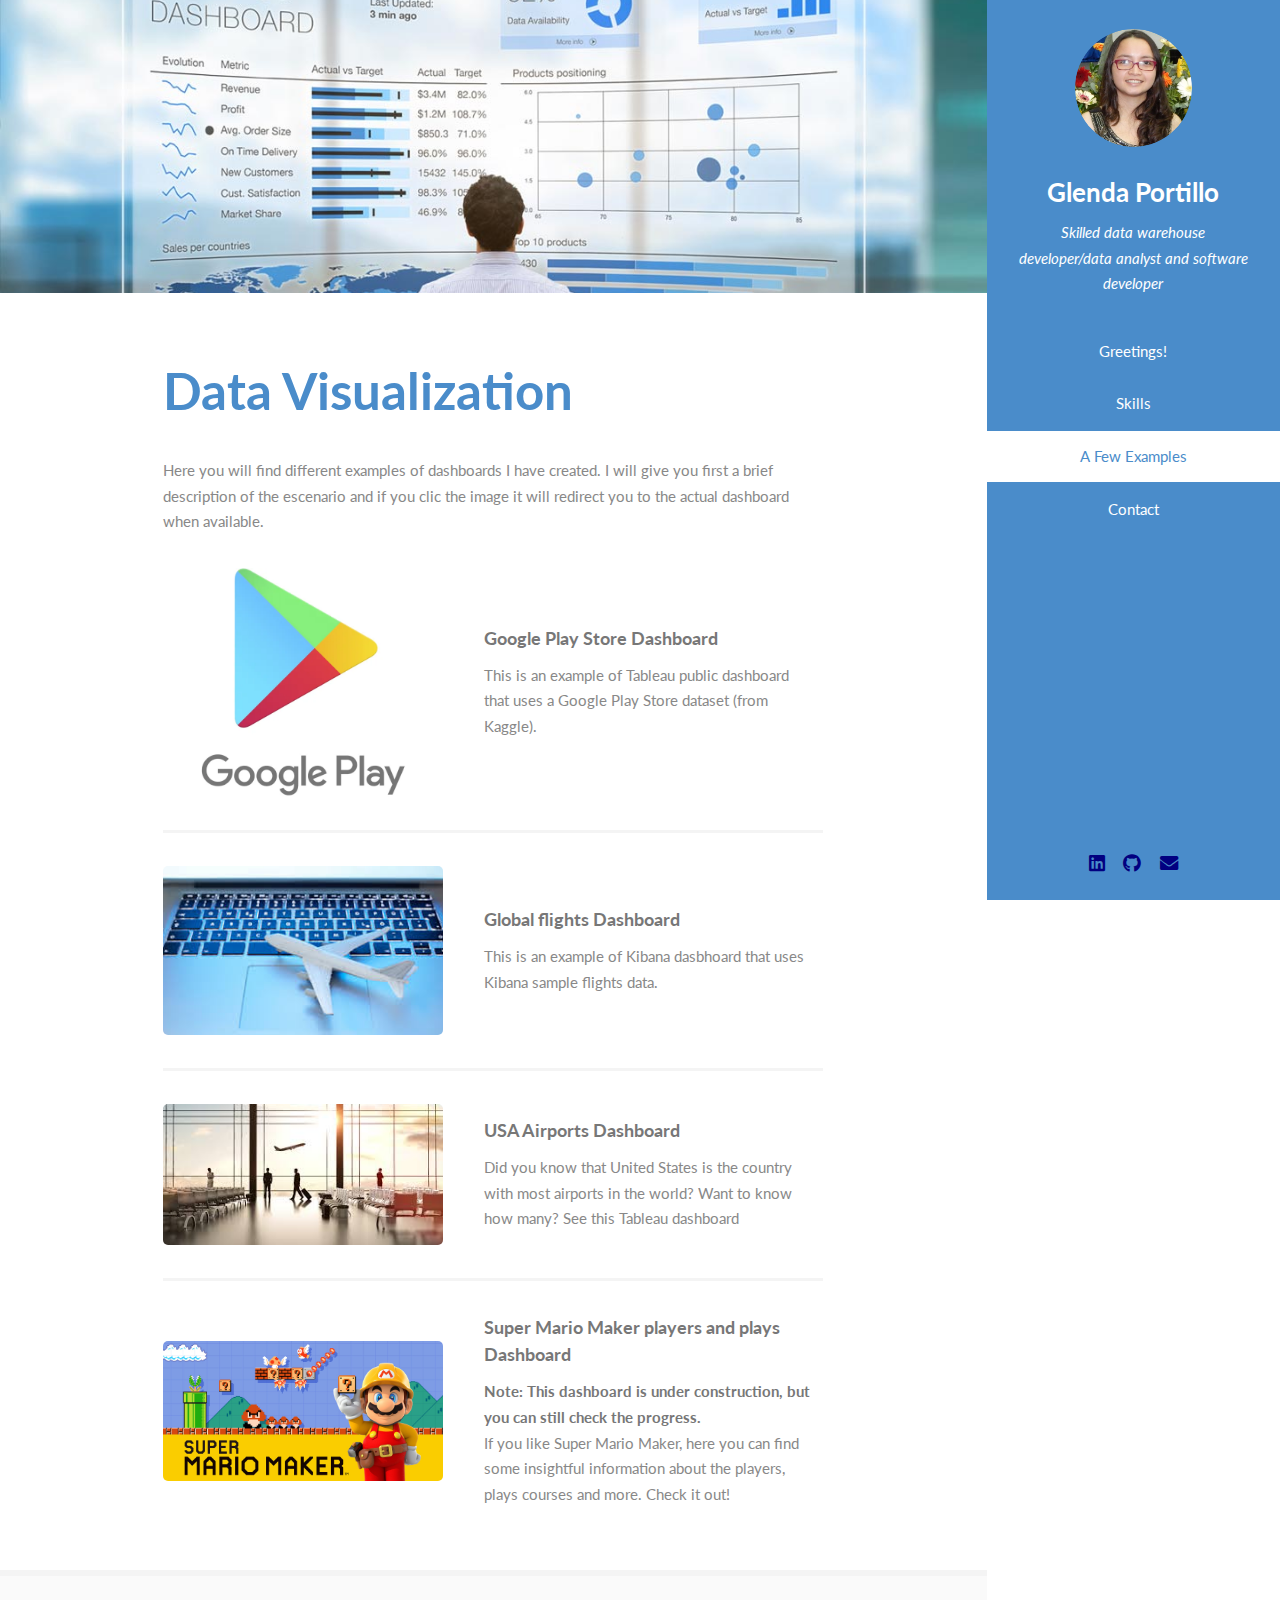
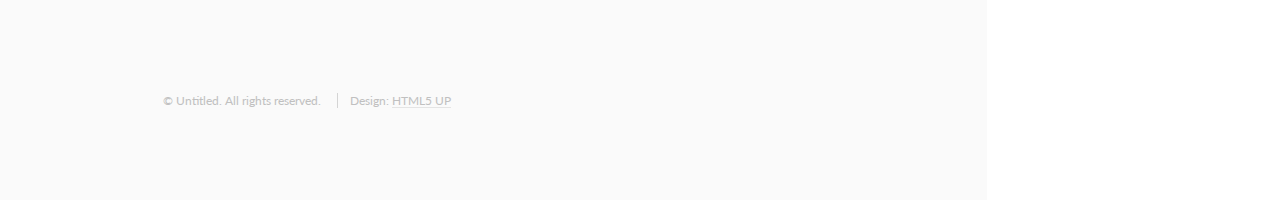
==== commit 1492fc15: "Add files via upload" ====
--- a/Dashboard.html
+++ b/Dashboard.html
@@ -37,7 +37,7 @@
 						class="icon brands fa-linkedin"><span class="label">LinkedIn</span></a></li>
 				<li><a href="https://github.com/glen-chan" class="icon brands fa-github"><span
 							class="label">Github</span></a></li>
-				<li><a href="glenda.portillo007@gmail.com" class="icon solid fa-envelope"><span
+				<li><a href="mailto: glenda.portillo007@gmail.com" class="icon solid fa-envelope"><span
 							class="label">Email</span></a></li>
 			</ul>
 		</footer>
@@ -86,7 +86,8 @@
 							<a href="https://app.powerbi.com/view?r=eyJrIjoiZWU2OWQ5ZGQtMmI5My00YTExLTkzODEtNjcyYWE0N2Y1ODE1IiwidCI6IjQ4MTQ1MmEyLWE3YjUtNDg3OC1iYzIxLTBkOGI5MThlNTUxYyJ9" class="image"><img src="images/SMM.jpg" alt="" /></a>
 							<div class="inner">
 								<h4>Super Mario Maker players and plays Dashboard</h4>
-								<p>If you like Super Mario Maker, here you can find some insightful information about the players, plays courses and more. Check it out!  </p>
+								<p><b>Note: This dashboard is under construction, but you can still check the progress.</b>
+									<br>If you like Super Mario Maker, here you can find some insightful information about the players, plays courses and more. Check it out!  </p>
 							</div>
 						</article>		
 					</div>
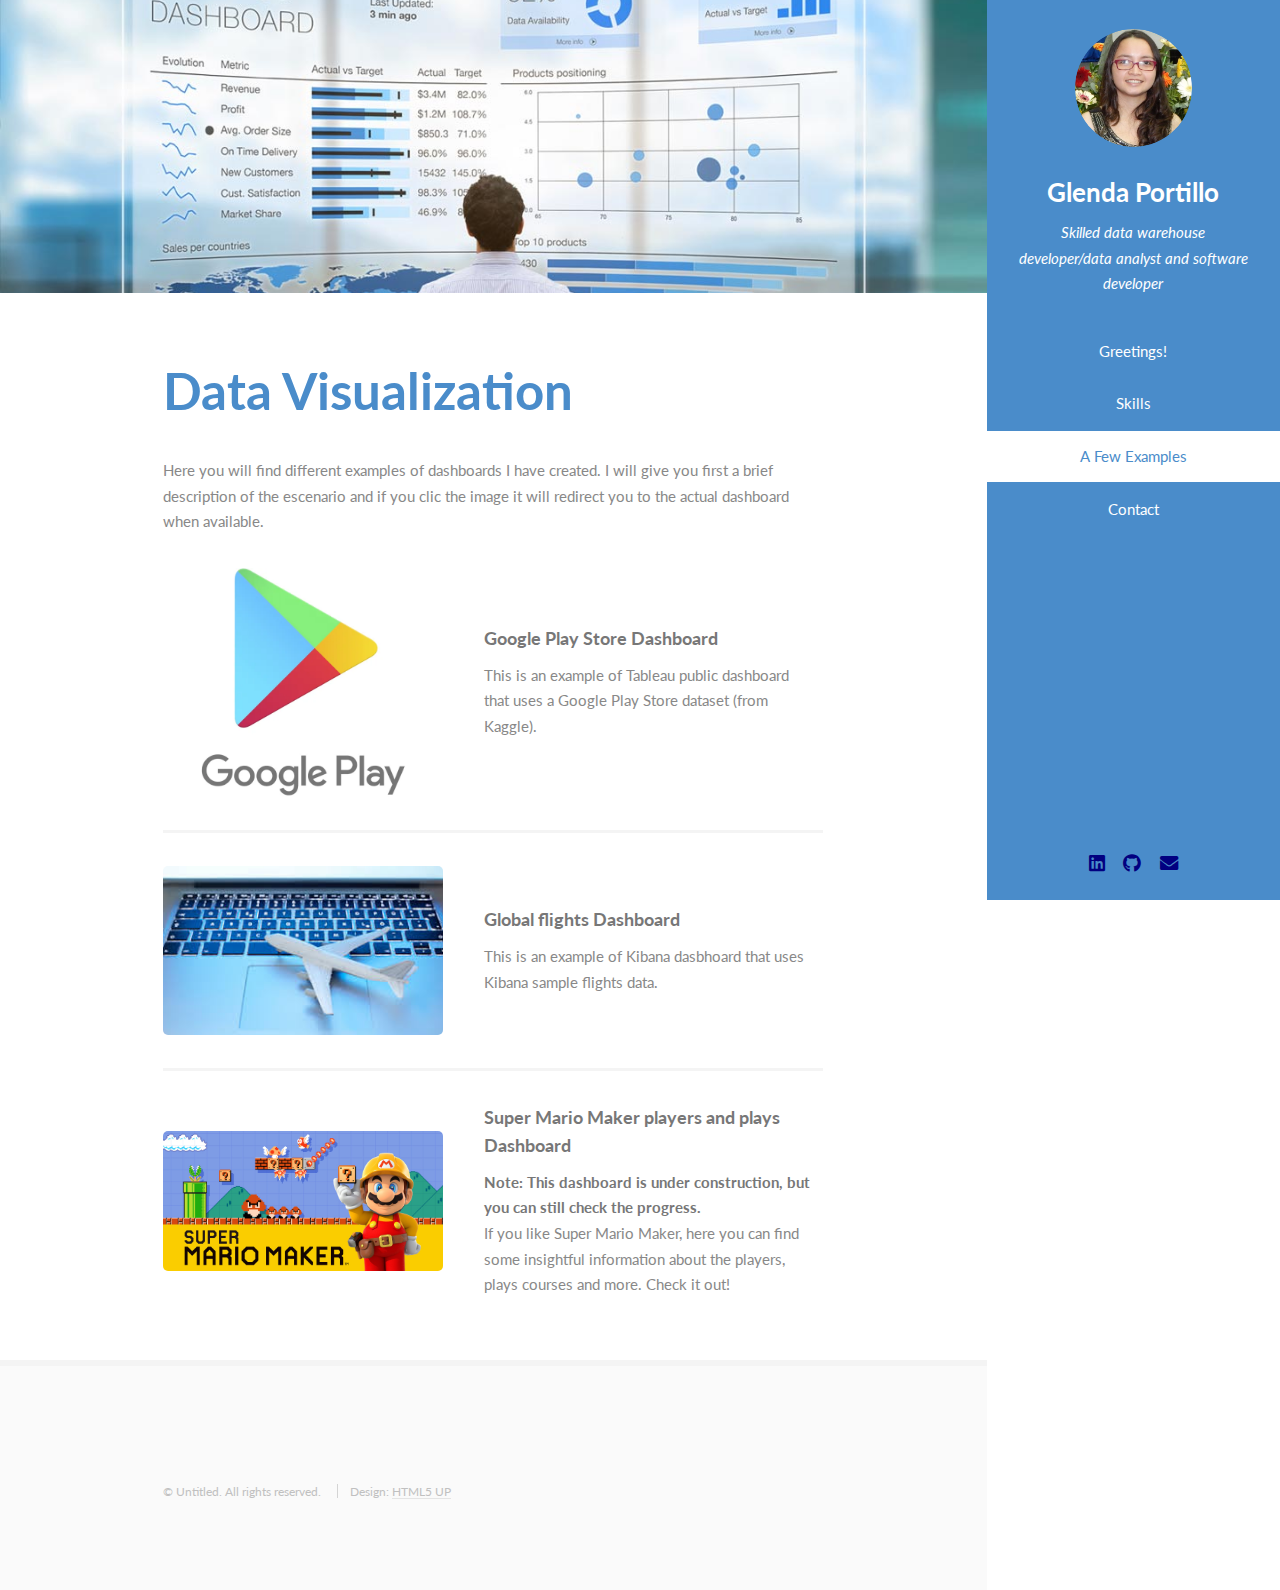
==== commit a5cdc0e3: "Deleting USA Airports Dashboards" ====
--- a/Dashboard.html
+++ b/Dashboard.html
@@ -75,13 +75,13 @@
 								<p>This is an example of Kibana dasbhoard that uses Kibana sample flights data.</p>
 							</div>
 						</article>
-						<article>
+						<!--article>
 							<a href="https://public.tableau.com/views/MapExample_16504926823810/Dashboard1?:language=en-US&:display_count=n&:origin=viz_share_link" class="image"><img src="images/airport.jpg" alt="" /></a>
 							<div class="inner">
 								<h4>USA Airports Dashboard</h4>
 								<p>Did you know that United States is the country with most airports in the world? Want to know how many? See this Tableau dashboard</p>
 							</div>
-						</article>
+						</article -->
 						<article>
 							<a href="https://app.powerbi.com/view?r=eyJrIjoiZWU2OWQ5ZGQtMmI5My00YTExLTkzODEtNjcyYWE0N2Y1ODE1IiwidCI6IjQ4MTQ1MmEyLWE3YjUtNDg3OC1iYzIxLTBkOGI5MThlNTUxYyJ9" class="image"><img src="images/SMM.jpg" alt="" /></a>
 							<div class="inner">
